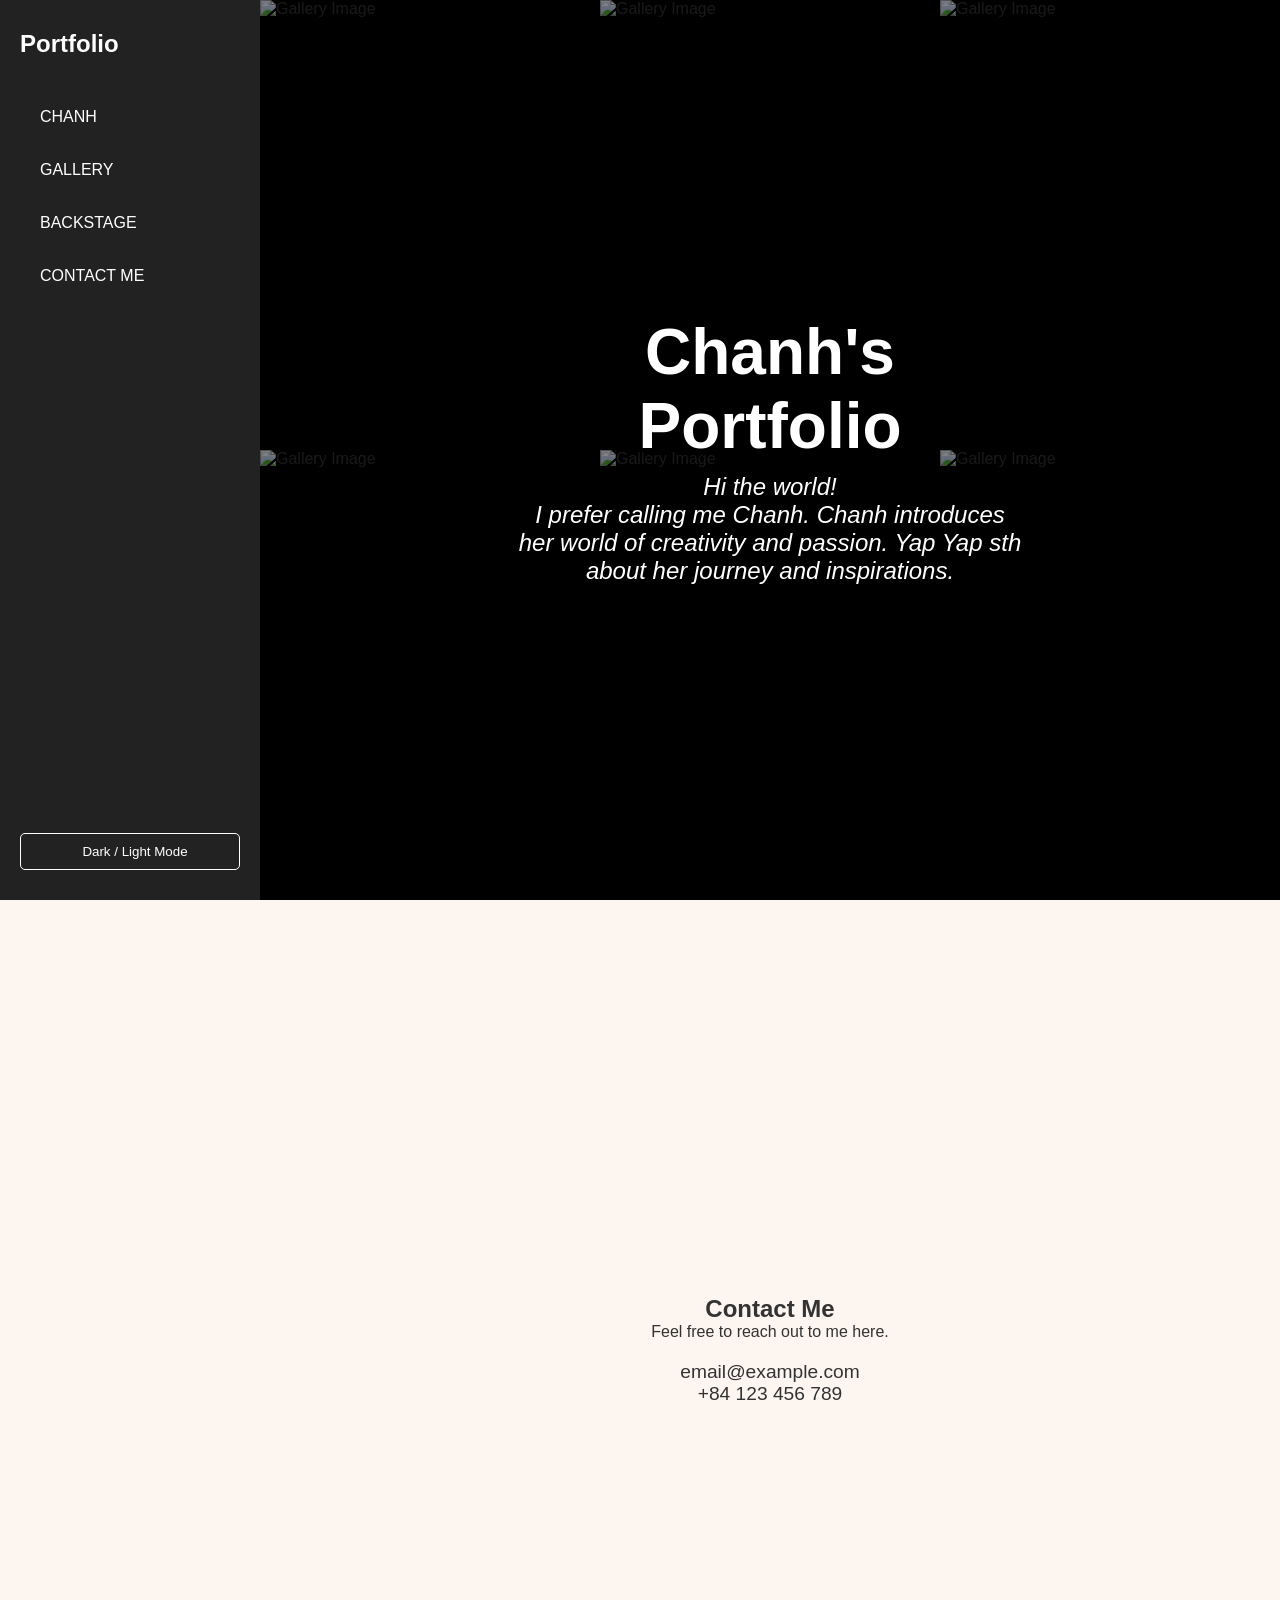
==== index.html @ daca0cd3 "Create web, done layout home, art, activities config layout and fix UI" ====
<!DOCTYPE html>
<html lang="en">
<head>
    <meta charset="UTF-8">
    <meta name="viewport" content="width=device-width, initial-scale=1.0">
    <title>Chanh's Portfolio</title>
    <link rel="stylesheet" href="https://unicons.iconscout.com/release/v4.0.8/css/line.css">
    <link rel="stylesheet" href="style.css">
</head>
<body>

    <div class="layout-container">
        
        <nav class="sidebar">
            <h2 class="logo">Portfolio</h2>
            <ul class="nav-links">
                <li><a href="#home"><i class="uil uil-estate"></i> CHANH</a></li>
                
                <li class="dropdown">
                    <button class="dropdown-btn"><i class="uil uil-star"></i> GALLERY <i class="uil uil-angle-down"></i></button>
                    <ul class="dropdown-content">
                        <li><a href="art.html">ART</a></li>         <!-- Art design, photos -->
                        <li><a href="product.html">PRODUCT</a></li>    <!-- Product design - Canvas -->
                        <li><a href="activities.html">ACTIVITIES</a></li> <!-- Activities  (Photos) -->
                    </ul>
                </li>

                <li><a href="#behind"><i class="uil uil-camera"></i> BACKSTAGE </a></li>

                <li><a href="#contact"><i class="uil uil-message"></i> CONTACT ME</a></li>
            </ul>

            <button id="theme-toggle" class="theme-btn">
                <i class="uil uil-moon"></i> Dark / Light Mode
            </button>
        </nav>

        
        <main class="main-content">
            <section id="home" class="hero-section">
                <div class="image-gallery">
                    <img src="https://images.unsplash.com/photo-1544367567-0f2fcb009e0b?auto=format&fit=crop&q=80&w=400" alt="Gallery Image">
                    <img src="https://images.unsplash.com/photo-1513364776144-60967b0f800f?auto=format&fit=crop&q=80&w=400" alt="Gallery Image">
                    <img src="https://images.unsplash.com/photo-1516450360452-9312f5e86fc7?auto=format&fit=crop&q=80&w=400" alt="Gallery Image">
                    <img src="https://images.unsplash.com/photo-1508700115892-45ecd05ae2ad?auto=format&fit=crop&q=80&w=400" alt="Gallery Image">
                    <img src="https://images.unsplash.com/photo-1493225457124-a1a2a5f5f9af?auto=format&fit=crop&q=80&w=400" alt="Gallery Image">
                    <img src="https://images.unsplash.com/photo-1526304640581-d334cdbbf45e?auto=format&fit=crop&q=80&w=400" alt="Gallery Image">
                </div>
                <div class="hero-text">
                    <h1>Chanh's Portfolio</h1>
                    <p>Hi the world! </p>
                    <p>I prefer calling me Chanh. Chanh introduces her world of creativity and passion. Yap Yap sth about her journey and inspirations.</p>
                </div>
            </section>

            <section id="contact" class="contact-section">
                <h2>Contact Me</h2>
                <p>Feel free to reach out to me here.</p>
                <div class="contact-info">
                    <p><i class="uil uil-envelope"></i> email@example.com</p>
                    <p><i class="uil uil-phone"></i> +84 123 456 789</p>
                </div>
            </section>
        </main>
    </div>

    <script src="script.js"></script>
</body>
</html>
---- style.css ----
/* FONT */
@import url('https://fonts.googleapis.com/css2?family=Great+Vibes&display=swap');
@import url('https://fonts.googleapis.com/css2?family=Allura&display=swap');


:root {
    --bg-color: #fdf5f0;
    --sidebar-bg: #222222;
    --text-color: #333333;
    --sidebar-text: #ffffff;
    --highlight-color:hsl(260, 78%, 72%);
}

body.dark-mode {
    --bg-color: #1a1a1a;
    --sidebar-bg: #111111;
    --text-color: #f0f0f0;
    --sidebar-text: #f0f0f0;
    --highlight-color: hsl(260, 85%, 80%);
}

html {
    scroll-behavior: smooth;
}

* {
    margin: 0;
    padding: 0;
    box-sizing: border-box;
    font-family: 'Segoe UI', Tahoma, Geneva, Verdana, sans-serif;
}

body {
    background-color: var(--bg-color);
    color: var(--text-color);
    transition: background-color 0.3s, color 0.3s;
}

.layout-container {
    display: flex;
    min-height: 100vh;
}

/* Navigation Menu */
.sidebar {
    width: 260px;
    background-color: var(--sidebar-bg);
    color: var(--sidebar-text);
    padding: 30px 20px;
    display: flex;
    flex-direction: column;
    position: fixed;
    height: 100vh;
}

.logo {
    margin-bottom: 40px;
    font-size: 24px;
}

.nav-links {
    list-style: none;
    flex-grow: 1;
}

.nav-links li {
    margin-bottom: 15px;
}

.nav-links a, .dropdown-btn {
    text-decoration: none;
    color: var(--sidebar-text);
    font-size: 16px;
    display: flex;
    align-items: center;
    gap: 10px;
    padding: 10px;
    border-radius: 5px;
    transition: background-color 0.2s, color 0.2s;
    background: none;
    border: none;
    cursor: pointer;
    width: 100%;
    text-align: left;
}

.nav-links a:hover, .dropdown-btn:hover, .nav-links a.active {
    color: var(--highlight-color);
}

/* Dropdown Menu */
.dropdown-content {
    list-style: none;
    padding-left: 20px;
    display: flex; 
    flex-direction: column;
    margin-top: 0; 

    /* the smooth hidden state */
    transform-origin: top;
    transform: scaleY(0);
    opacity: 0;
    max-height: 0;
    overflow: hidden; 
    transition: all 0.3s ease-in-out;
}

.dropdown-content.show {
    display: flex;
}

.dropdown-content a {
    font-size: 14px;
    padding: 8px 10px;
}

.dropdown:hover .dropdown-content {
    transform: scaleY(1);
    opacity: 1;
    max-height: 200px; 
    margin-top: 5px;
}

/* Theme Button */
.theme-btn {
    background: transparent;
    color: var(--sidebar-text);
    border: 1px solid var(--sidebar-text);
    padding: 10px;
    border-radius: 5px;
    cursor: pointer;
    display: flex;
    align-items: center;
    gap: 10px;
    justify-content: center;
    margin-top: auto;
    transition: 0.3s;
}

.theme-btn:hover {
    background-color: var(--sidebar-text);
    color: var(--sidebar-bg);
}

/* Main Content Area */
.main-content {
    margin-left: 260px;
    flex-grow: 1;
    display: flex;
    flex-direction: column;
}

/* Hero Section with Pictures */
.hero-section {
    position: relative;
    height: 100vh;
    overflow: hidden;
    background-color: #000;
}

.image-gallery {
    display: grid;
    grid-template-columns: repeat(3, 1fr);
    height: 100%;
    opacity: 0.5;
}

.image-gallery img {
    width: 100%;
    height: 100%;
    object-fit: cover;
}

.hero-text {
    position: absolute;
    top: 50%;
    left: 50%;
    transform: translate(-50%, -50%);
    text-align: center;
    color: white;
}

.hero-text h1 {
    font-size: 4rem;
    font-weight: bold;
    text-shadow: 2px 2px 10px rgba(0,0,0,0.8);
    margin-bottom: 10px;
}

.hero-text p {
    font-size: 1.5rem;
    font-style: italic;
    text-shadow: 1px 1px 5px rgba(0,0,0,0.8);
}

/* Contact Section */
.contact-section {
    height: 100vh;
    padding: 50px;
    display: flex;
    flex-direction: column;
    justify-content: center;
    align-items: center;
    text-align: center;
}

.contact-info {
    margin-top: 20px;
    font-size: 1.2rem;
}


/* ===================== Art Page Specific Styles ======================= */
.art-page {
    
    padding: 72px 40px 40px 40px;
    background-color: var(--bg-color);
}

.art-header {
    text-align: center;
    margin-bottom: 150px;
}

.art-header h2 {
    font-size: 2rem;
    letter-spacing: 2px;
    
}

.art-category {
    margin-bottom: 60px;
    text-align: center;
}

/* ===================== Sharp Line Header ======================= */
.sharp-header {
    text-align: center;
    margin-bottom: 10px;
}

.sharp-header h3 {
    /* font-family: 'Amsterdam Handwriting', 'Amsterdam', 'Great Vibes', cursive; */
    font-family: 'Amsterdam', 'Allura', cursive;
    font-weight: lighter;
    font-size: 4rem;
    color: var(--highlight-color);
    margin-bottom: 2px; 
}

/* This draws the fading line right below the text */
.sharp-header::after {
    content: '';
    display: block;
    width: 60%;
    height: 2px;
    background: linear-gradient(to right, transparent, var(--text-color), transparent);
    margin: 0 auto;
}


/* Pinterest Style Gallery */
.pinterest-gallery {
    column-count: 3;
    column-gap: 20px;
    padding: 10px 0;
    margin-top: 10px;
}

.pinterest-item {
    margin-bottom: 20px;
    break-inside: avoid;
}

.pinterest-item img {
    width: 100%;
    border-radius: 10px;
    display: block;
    transition: transform 0.3s ease;
}

.pinterest-item img:hover {
    transform: scale(1.03);
    cursor: pointer;
}

/* Make it look good on smaller screens */
@media (max-width: 1000px) {
    .pinterest-gallery {
        column-count: 2;
    }
}

@media (max-width: 600px) {
    .pinterest-gallery {
        column-count: 1;
    }
}

/* ===================== Product Page (Spotify Style) ======================= */
.product-page {
    padding: 60px 40px;
}

.spotify-header h2 {
    font-size: 2.5rem;
    margin-bottom: 20px;
}

.spotify-tabs {
    display: flex;
    gap: 30px;
    font-size: 0.9rem;
    font-weight: bold;
    letter-spacing: 1px;
    margin-bottom: 40px;
    border-bottom: 1px solid rgba(150, 150, 150, 0.2);
    padding-bottom: 10px;
}

.spotify-tabs span {
    cursor: pointer;
    opacity: 0.6;
    transition: 0.3s;
}

.spotify-tabs span:hover {
    opacity: 1;
}


.spotify-tabs span.active {
    opacity: 1;
    color: var(--highlight-color);
    position: relative;
}

/* The Grid Layout */
.spotify-grid {
    display: grid;
    /* This makes it responsive so it fits as many cards as possible */
    grid-template-columns: repeat(auto-fill, minmax(320px, 1fr));
    gap: 35px;
}

/* The Individual Album Cards */
.spotify-card {
    background-color: rgba(0, 0, 0, 0.03); /* Light mode card background */
    padding: 20px;
    border-radius: 8px;
    text-decoration: none;
    color: var(--text-color);
    transition: background-color 0.3s ease, transform 0.3s ease;
}

body.dark-mode .spotify-card {
    background-color: #181818; /* Dark mode card background (matches Spotify) */
}

.spotify-card:hover {
    background-color: rgba(0, 0, 0, 0.08);
}

body.dark-mode .spotify-card:hover {
    background-color: #282828; 
}

/* Forces the thumbnail to be a perfect square */
.card-img-wrapper {
    aspect-ratio: 1 / 1; 
    overflow: hidden;
    border-radius: 4px;
    margin-bottom: 20px;
    box-shadow: 0 8px 24px rgba(0,0,0,0.15);
}

.card-img-wrapper img {
    width: 100%;
    height: 100%;
    object-fit: cover;
}

.spotify-card h4 {
    margin: 0 0 8px 0;
    font-size: 1.1rem;
    white-space: nowrap;
    overflow: hidden;
    text-overflow: ellipsis; /* Adds the "..." if the title is too long */
}

.spotify-card p {
    margin: 0;
    font-size: 0.9rem;
    opacity: 0.7;
}
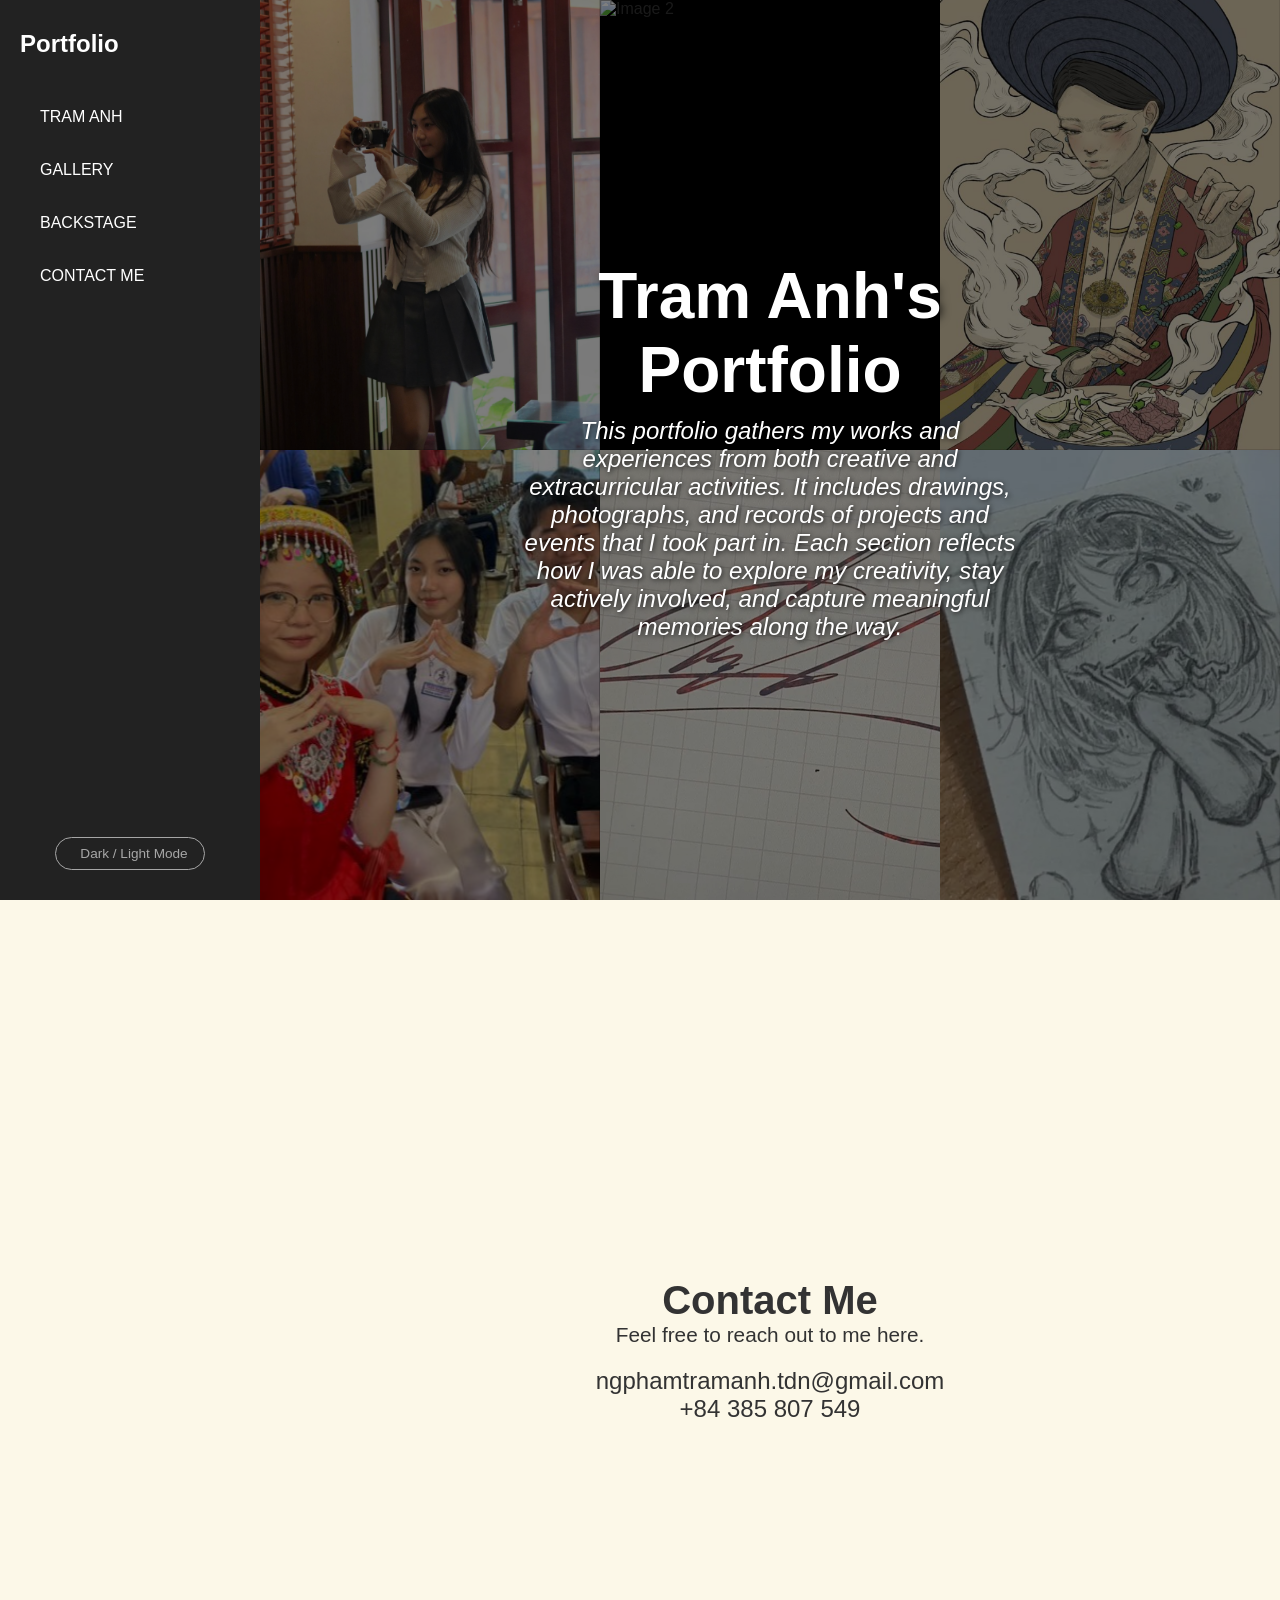
==== commit 239f9954: "finishing the web portfolio is done after hours of works" ====
--- a/index.html
+++ b/index.html
@@ -3,7 +3,7 @@
 <head>
     <meta charset="UTF-8">
     <meta name="viewport" content="width=device-width, initial-scale=1.0">
-    <title>Chanh's Portfolio</title>
+    <title>TRAM ANH's PORTFOLIO</title>
     <link rel="stylesheet" href="https://unicons.iconscout.com/release/v4.0.8/css/line.css">
     <link rel="stylesheet" href="style.css">
 </head>
@@ -14,7 +14,7 @@
         <nav class="sidebar">
             <h2 class="logo">Portfolio</h2>
             <ul class="nav-links">
-                <li><a href="#home"><i class="uil uil-estate"></i> CHANH</a></li>
+                <li><a href="#home"><i class="uil uil-estate"></i> TRAM ANH</a></li>
                 
                 <li class="dropdown">
                     <button class="dropdown-btn"><i class="uil uil-star"></i> GALLERY <i class="uil uil-angle-down"></i></button>
@@ -25,7 +25,7 @@
                     </ul>
                 </li>
 
-                <li><a href="#behind"><i class="uil uil-camera"></i> BACKSTAGE </a></li>
+                <li><a href="backstage.html"><i class="uil uil-camera"></i> BACKSTAGE </a></li>
 
                 <li><a href="#contact"><i class="uil uil-message"></i> CONTACT ME</a></li>
             </ul>
@@ -39,26 +39,25 @@
         <main class="main-content">
             <section id="home" class="hero-section">
                 <div class="image-gallery">
-                    <img src="https://images.unsplash.com/photo-1544367567-0f2fcb009e0b?auto=format&fit=crop&q=80&w=400" alt="Gallery Image">
-                    <img src="https://images.unsplash.com/photo-1513364776144-60967b0f800f?auto=format&fit=crop&q=80&w=400" alt="Gallery Image">
-                    <img src="https://images.unsplash.com/photo-1516450360452-9312f5e86fc7?auto=format&fit=crop&q=80&w=400" alt="Gallery Image">
-                    <img src="https://images.unsplash.com/photo-1508700115892-45ecd05ae2ad?auto=format&fit=crop&q=80&w=400" alt="Gallery Image">
-                    <img src="https://images.unsplash.com/photo-1493225457124-a1a2a5f5f9af?auto=format&fit=crop&q=80&w=400" alt="Gallery Image">
-                    <img src="https://images.unsplash.com/photo-1526304640581-d334cdbbf45e?auto=format&fit=crop&q=80&w=400" alt="Gallery Image">
+                    <img src=".\img\HOME_THUMB\thumb_1.jpg"alt="Image 1">
+                    <img src=".\img\HOME_THUMB\thumb_2.jpg" alt="Image 2">
+                    <img src=".\img\HOME_THUMB\thumb_3.png" alt="Image 3">
+                    <img src=".\img\HOME_THUMB\thumb_4.jpg" alt="Image 4">
+                    <img src=".\img\HOME_THUMB\thumb_5.png" alt="Image 5">
+                    <img src=".\img\HOME_THUMB\thumb_6.png" alt="Image 6">
                 </div>
                 <div class="hero-text">
-                    <h1>Chanh's Portfolio</h1>
-                    <p>Hi the world! </p>
-                    <p>I prefer calling me Chanh. Chanh introduces her world of creativity and passion. Yap Yap sth about her journey and inspirations.</p>
+                    <h1>Tram Anh's Portfolio</h1>
+                    <p>This portfolio gathers my works and experiences from both creative and extracurricular activities. It includes drawings, photographs, and records of projects and events that I took part in. Each section reflects how I was able to explore my creativity, stay actively involved, and capture meaningful memories along the way.</p>
                 </div>
             </section>
 
             <section id="contact" class="contact-section">
                 <h2>Contact Me</h2>
-                <p>Feel free to reach out to me here.</p>
+                <p class="contact-note">Feel free to reach out to me here.</p>
                 <div class="contact-info">
-                    <p><i class="uil uil-envelope"></i> email@example.com</p>
-                    <p><i class="uil uil-phone"></i> +84 123 456 789</p>
+                    <p><i class="uil uil-envelope"></i> ngphamtramanh.tdn@gmail.com</p>
+                    <p><i class="uil uil-phone"></i> +84 385 807 549</p>
                 </div>
             </section>
         </main>
--- a/style.css
+++ b/style.css
@@ -1,10 +1,12 @@
 /* FONT */
 @import url('https://fonts.googleapis.com/css2?family=Great+Vibes&display=swap');
 @import url('https://fonts.googleapis.com/css2?family=Allura&display=swap');
+@import url('https://fonts.googleapis.com/css2?family=Abril+Fatface&family=Poppins:wght@400;500;600&display=swap');
+@import url('https://fonts.googleapis.com/css2?family=Abril+Fatface&family=Poppins:wght@400;500;600&display=swap');
 
 
 :root {
-    --bg-color: #fdf5f0;
+    --bg-color: hsl(47, 78%, 95%);
     --sidebar-bg: #222222;
     --text-color: #333333;
     --sidebar-text: #ffffff;
@@ -12,7 +14,7 @@
 }
 
 body.dark-mode {
-    --bg-color: #1a1a1a;
+    --bg-color: hsl(47, 15%, 15%);
     --sidebar-bg: #111111;
     --text-color: #f0f0f0;
     --sidebar-text: #f0f0f0;
@@ -161,6 +163,7 @@
 .image-gallery {
     display: grid;
     grid-template-columns: repeat(3, 1fr);
+    grid-template-rows: repeat(2, 1fr); 
     height: 100%;
     opacity: 0.5;
 }
@@ -168,8 +171,28 @@
 .image-gallery img {
     width: 100%;
     height: 100%;
-    object-fit: cover;
-}
+    display: block; 
+    object-fit: cover; 
+    min-width: 0;
+    min-height: 0;
+}
+
+/* .image-gallery {
+    display: grid;
+    grid-template-columns: repeat(3, 1fr);
+
+    grid-template-rows: repeat(2, 1fr); 
+    
+    height: 100%;
+    opacity: 0.5;
+}
+
+.image-gallery img {
+    width: 100%;
+    height: 100%;
+    object-fit: cover; 
+    display: block; 
+} */
 
 .hero-text {
     position: absolute;
@@ -204,9 +227,17 @@
     text-align: center;
 }
 
+.contact-section h2 {
+    font-size: 2.5rem;
+}
+
+.contact-note {
+    font-size: 1.3rem;
+}
+
 .contact-info {
     margin-top: 20px;
-    font-size: 1.2rem;
+    font-size: 1.5rem;
 }
 
 
@@ -225,12 +256,26 @@
 .art-header h2 {
     font-size: 2rem;
     letter-spacing: 2px;
-    
+    font-family: 'Poppins', sans-serif;
+    /* font-weight: 700; */
 }
 
 .art-category {
     margin-bottom: 60px;
     text-align: center;
+}
+
+/* ===================== Scroll Fade-In Effect ======================= */
+.fade-in-section {
+    opacity: 0;
+    transform: translateY(30px); 
+    transition: opacity 0.8s ease-out, transform 0.8s ease-out;
+}
+
+
+.fade-in-section.is-visible {
+    opacity: 1;
+    transform: none; /* Moves it back to its normal position */
 }
 
 /* ===================== Sharp Line Header ======================= */
@@ -263,8 +308,8 @@
 .pinterest-gallery {
     column-count: 3;
     column-gap: 20px;
-    padding: 10px 0;
-    margin-top: 10px;
+    padding: 20px 0;
+    margin-top: 20px;
 }
 
 .pinterest-item {
@@ -300,7 +345,9 @@
 /* ===================== Product Page (Spotify Style) ======================= */
 .product-page {
     padding: 60px 40px;
-}
+    transition: background-color 0.3s ease;  
+}
+
 
 .spotify-header h2 {
     font-size: 2.5rem;
@@ -394,3 +441,376 @@
     opacity: 0.7;
 }
 
+/* ===================== Handbook Reader Page ======================= */
+.reader-header {
+    padding: 40px 40px 20px 40px;
+    text-align: center;
+}
+
+.back-btn {
+    display: inline-block;
+    margin-bottom: 20px;
+    color: var(--text-color);
+    text-decoration: none;
+    font-size: 1.1rem;
+    transition: color 0.3s;
+}
+
+.back-btn:hover {
+    color: var(--highlight-color);
+}
+
+.reader-header h2 {
+    font-size: 2.5rem;
+    letter-spacing: 1px;
+    font-family: 'Poppins', sans-serif;
+}
+
+/* The Book Layout */
+.book-container {
+    max-width: 1200px; /* This keeps the book from getting too wide on huge screens */
+    margin: 0 auto 80px auto; /* Centers the book horizontally */
+    display: flex;
+    flex-wrap: wrap; /* This allows the images to flow onto the next row */
+
+    gap: 20px;
+
+    padding: 20px;
+
+    border-radius: 8px;
+    
+    /* Adds a nice shadow to make it look like a physical book on a table */
+    box-shadow: 0 15px 40px rgba(0, 0, 0, 0.15); 
+    background-color: #fff;
+}
+
+body.dark-mode .book-container {
+    box-shadow: 0 15px 40px rgba(0, 0, 0, 0.4); 
+    background-color: #1a1a1a; 
+}
+
+/* Base style for all pages */
+.book-container img {
+    display: block;
+    object-fit: cover;
+    margin: 0;
+    padding: 0;
+    
+    /* Optional: Adds a tiny shadow to the individual pages to make them pop */
+    box-shadow: 0 4px 12px rgba(0,0,0,0.08); 
+    border-radius: 4px;
+}
+
+/* Wide horizontal images take up the whole row */
+.page-landscape {
+    width: 100%;
+}
+
+/* side-by-side */
+.page-portrait {
+    width: calc(50% - 10px);
+}
+
+/* good on mobile phones! */
+@media (max-width: 768px) {
+    .page-portrait {
+        width: 100%; /* On small screens stack one-by-one  */
+    }
+}
+
+/* ===================== Floating Back Button ======================= */
+.floating-back-btn {
+    position: fixed;
+    bottom: 40px; 
+    left: 300px; 
+    width: 50px;
+    height: 50px;
+    background-color: var(--highlight-color);
+    color: #fff;
+    border-radius: 50%; 
+    display: flex;
+    align-items: center;
+    justify-content: center;
+    font-size: 1.8rem;
+    text-decoration: none;
+    box-shadow: 0 4px 15px rgba(0, 0, 0, 0.2);
+    z-index: 1000; 
+    transition: transform 0.3s ease, background-color 0.3s ease;
+}
+
+.floating-back-btn:hover {
+    transform: scale(1.1); 
+    background-color: var(--text-color);
+    color: var(--bg-color);
+}
+
+@media (max-width: 768px) {
+    .floating-back-btn {
+        bottom: 20px; 
+        left: 20px; 
+    }
+}
+
+/* ===================== Backstage Section ======================= */
+.backstage-section {
+    padding: 80px 40px; 
+    background-color: var(--bg-color);
+}
+
+.backstage-header {
+    text-align: center;
+    max-width: 800px;
+    margin: 0 auto 80px auto; 
+}
+
+.backstage-header h2 {
+    font-size: 3rem;
+    color: var(--highlight-color);
+    margin-bottom: 20px;
+}
+
+.backstage-header p {
+    font-size: 1.2rem;
+    line-height: 1.6;
+    opacity: 0.8;
+}
+
+.story-container {
+    max-width: 1100px;
+    margin: 0 auto;
+    display: flex;
+    flex-direction: column;
+    gap: 35px; /*  gap between each story */
+}
+
+.story-row {
+    display: flex;
+    align-items: center;
+    gap: 60px;
+}
+
+
+.story-row.reverse {
+    flex-direction: row-reverse;
+}
+
+.story-img {
+    flex: 1;
+    border-radius: 12px;
+    overflow: hidden;
+    box-shadow: 0 10px 30px rgba(0,0,0,0.1);
+}
+
+body.dark-mode .story-img {
+    box-shadow: 0 10px 30px rgba(0,0,0,0.4); 
+}
+
+.story-img img {
+    width: 100%;
+    height: 400px; 
+    object-fit: cover; 
+    display: block;
+    transition: transform 0.5s ease;
+}
+
+/* soft zoom effect */
+.story-img:hover img {
+    transform: scale(1.05); 
+}
+
+.story-text {
+    flex: 1; 
+    padding: 20px;
+}
+
+.story-text h3 {
+    font-size: 2.2rem;
+    margin-bottom: 15px;
+    color: var(--highlight-color);
+}
+
+.story-text p {
+    font-size: 1.3rem;
+    line-height: 1.8;
+    opacity: 0.8;
+}
+
+/* Mobile Phone Fix: Stacks everything straight up and down on small screens */
+@media (max-width: 768px) {
+    .story-row, .story-row.reverse {
+        flex-direction: column;
+        gap: 30px;
+    }
+    .story-img img {
+        height: 300px;
+    }
+}
+/* ===================== Load More Button ======================= */
+.load-more-container {
+    text-align: center;
+    margin-top: 80px; 
+}
+
+#load-more-btn {
+    padding: 15px 30px;
+    font-size: 1.2rem;
+    cursor: pointer;
+    
+    
+    background-color: var(--highlight-color); 
+    color: #ffffff; 
+    border: none;
+    border-radius: 8px; /* soft corners */
+    box-shadow: 0 4px 15px rgba(0, 0, 0, 0.15); /* soft drop shadow */
+    transition: transform 0.3s ease, background-color 0.3s ease;
+}
+
+#load-more-btn:hover {
+    background-color: var(--text-color);
+    color: var(--bg-color);
+    transform: scale(1.05); 
+}
+
+/* ===================== Sleek Theme Button ======================= */
+#theme-toggle {
+    width: fit-content; 
+    margin: 40px auto 0 auto; 
+    padding: 8px 16px; 
+    font-size: 0.85rem; 
+    
+    background-color: transparent; 
+    color: var(--sidebar-text);
+    border: 1px solid var(--sidebar-text); 
+    border-radius: 25px; 
+    
+    display: flex;
+    align-items: center;
+    justify-content: center;
+    gap: 8px; 
+    cursor: pointer;
+    opacity: 0.6;
+    transition: all 0.3s ease;
+}
+
+#theme-toggle:hover {
+    opacity: 1;
+    background-color: var(--sidebar-text);
+    color: var(--sidebar-bg);
+}
+
+/* ========================== MOBILE RESPONSIVENESS ============================ */
+
+@media (max-width: 768px) {
+    
+    
+    .layout-container {
+        display: flex;
+        flex-direction: column;
+    }
+    
+    .sidebar {
+        width: 100%;
+        height: auto;
+        position: sticky; 
+        top: 0;
+        z-index: 1000; 
+        padding: 10px; 
+        text-align: center;
+        box-shadow: 0 4px 15px rgba(0, 0, 0, 0.2);
+    }
+
+    .logo {
+        margin-bottom: 5px; /* Removes the massive gap under the logo */
+        font-size: 1.3rem; /* Makes the logo smaller on phones */
+    }
+    
+    .nav-links {
+        display: flex;
+        flex-wrap: wrap;
+        justify-content: center;
+        gap: 10px; /* Brings the links closer together */
+        margin-top: 5px;
+    }
+
+    .nav-links li {
+        margin-bottom: 0; /* Removes the old vertical spacing */
+    }
+
+    /* .nav-links a, .dropdown-btn {
+        font-size: 13px;
+        padding: 5px 8px;
+    } */
+    
+    .main-content {
+        margin-left: 0; /* Removes the empty space where the sidebar used to be */
+        width: 100%;
+        padding: 20px; 
+    }
+
+    
+    .image-gallery {
+        grid-template-columns: repeat(2, 1fr);
+        grid-template-rows: repeat(3, 1fr);
+    }
+
+    
+    .spotify-grid {
+        grid-template-columns: repeat(auto-fill, minmax(140px, 1fr));
+        gap: 15px;
+    }
+    
+    .spotify-header h2 {
+        font-size: 1.8rem;
+    }
+}
+
+/* ===================== Anti-Glitch Image Reveal ======================= */
+img {
+    opacity: 0; 
+    animation: premiumReveal 0.8s ease-out forwards;
+    will-change: opacity, filter; /* Tells the browser to process this smoothly */
+}
+
+@keyframes premiumReveal {
+    0% { 
+        opacity: 0; 
+        filter: blur(10px); 
+    }
+    100% { 
+        opacity: 1; 
+        filter: blur(0); 
+    }
+}
+
+.pinterest-item {
+    min-height: 250px; 
+    border-radius: 12px;
+    background-color: rgba(150, 150, 150, 0.1); 
+    animation: skeletonPulse 1.5s ease-in-out infinite; 
+    
+    opacity: 0;
+    transform: translateY(40px);
+    transition: opacity 0.8s ease-out, transform 0.8s ease-out;
+    will-change: transform, opacity;
+}
+
+.pinterest-item:has(img) {
+    opacity: 1;
+    transform: translateY(0);
+}
+
+.pinterest-item.is-visible {
+    opacity: 1;
+    transform: translateY(0);
+}
+
+@keyframes skeletonPulse {
+    0% { opacity: 0.4; }
+    50% { opacity: 0.8; }
+    100% { opacity: 0.4; }
+}
+
+.pinterest-item:has(img) {
+    background-color: transparent;
+    animation: none;
+}
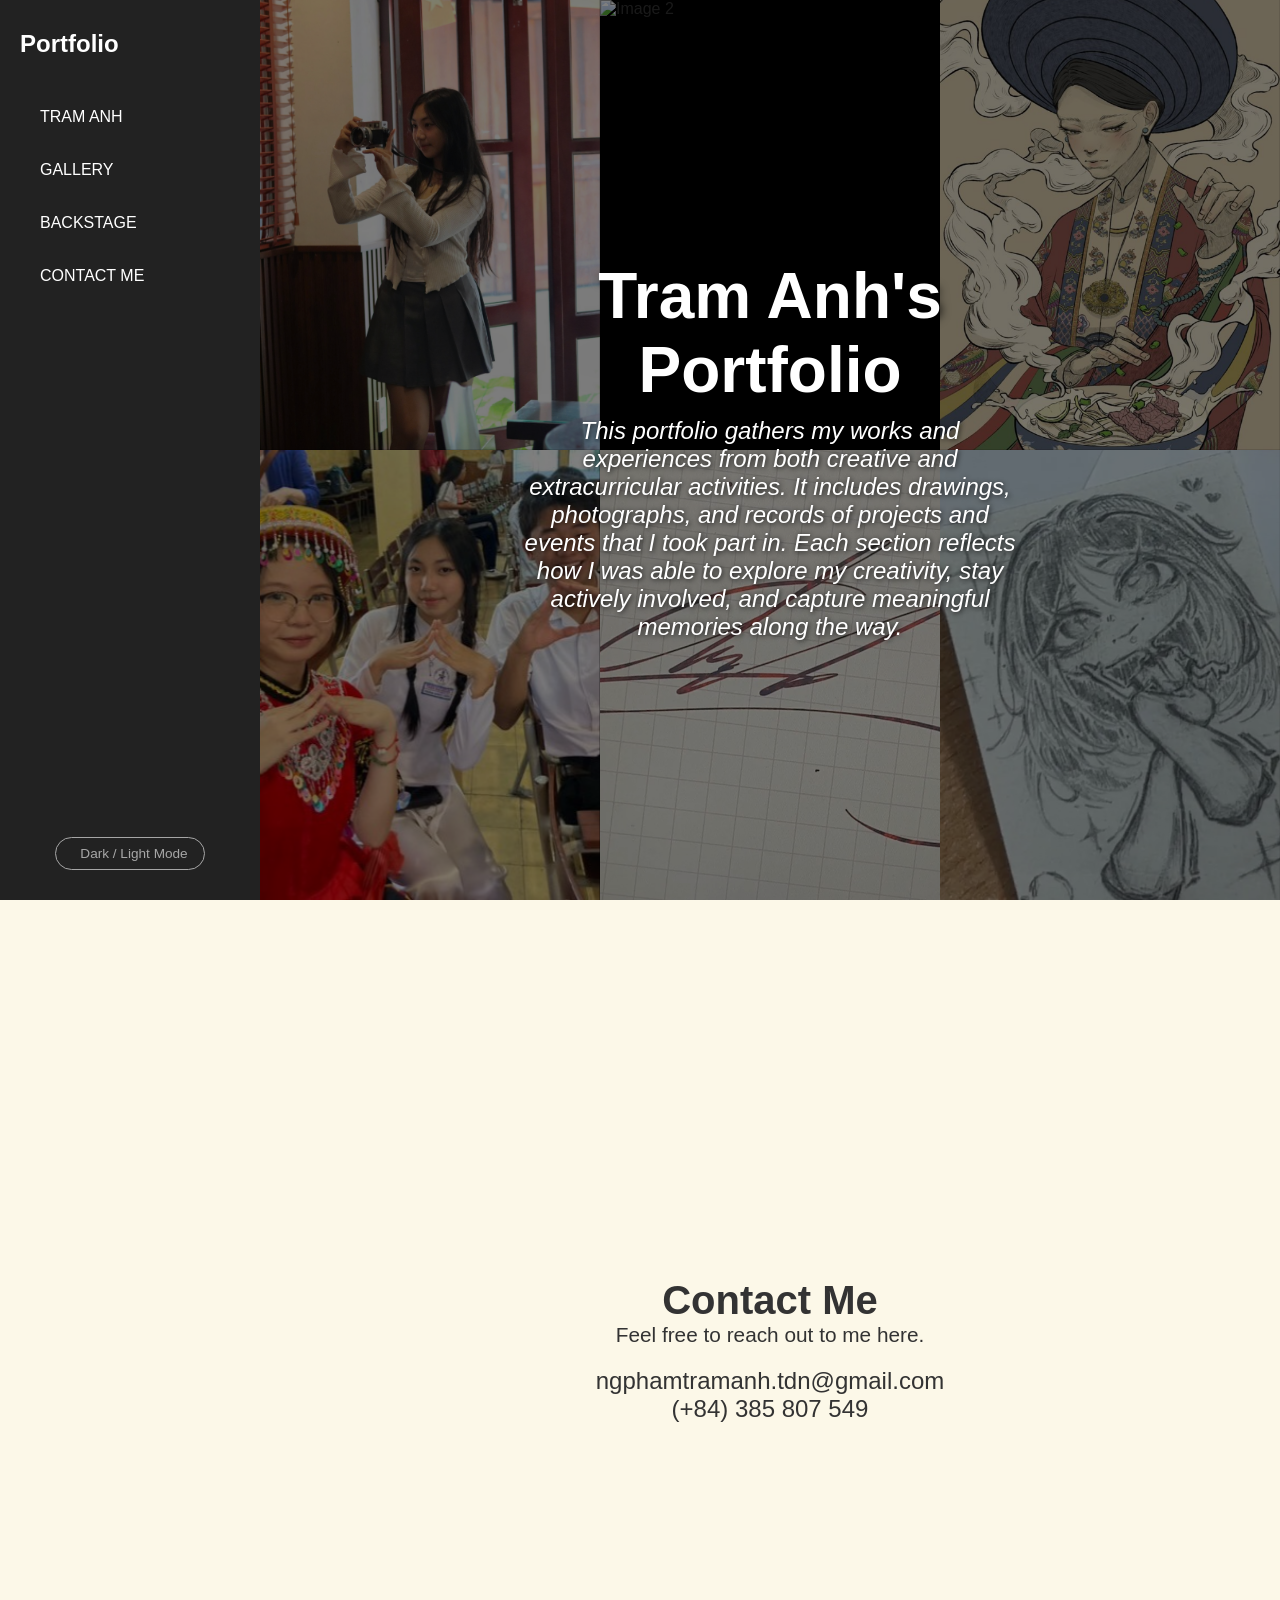
==== commit daeee96d: "fix phone link issue" ====
--- a/index.html
+++ b/index.html
@@ -3,6 +3,7 @@
 <head>
     <meta charset="UTF-8">
     <meta name="viewport" content="width=device-width, initial-scale=1.0">
+    <meta name="format-detection" content="telephone=no">
     <title>TRAM ANH's PORTFOLIO</title>
     <link rel="stylesheet" href="https://unicons.iconscout.com/release/v4.0.8/css/line.css">
     <link rel="stylesheet" href="style.css">
@@ -57,7 +58,7 @@
                 <p class="contact-note">Feel free to reach out to me here.</p>
                 <div class="contact-info">
                     <p><i class="uil uil-envelope"></i> ngphamtramanh.tdn@gmail.com</p>
-                    <p><i class="uil uil-phone"></i> +84 385 807 549</p>
+                    <p><i class="uil uil-phone"></i> (+84) 385 807 549</p>
                 </div>
             </section>
         </main>
--- a/style.css
+++ b/style.css
@@ -736,10 +736,10 @@
         margin-bottom: 0; /* Removes the old vertical spacing */
     }
 
-    /* .nav-links a, .dropdown-btn {
+    .nav-links a, .dropdown-btn {
         font-size: 13px;
         padding: 5px 8px;
-    } */
+    }
     
     .main-content {
         margin-left: 0; /* Removes the empty space where the sidebar used to be */
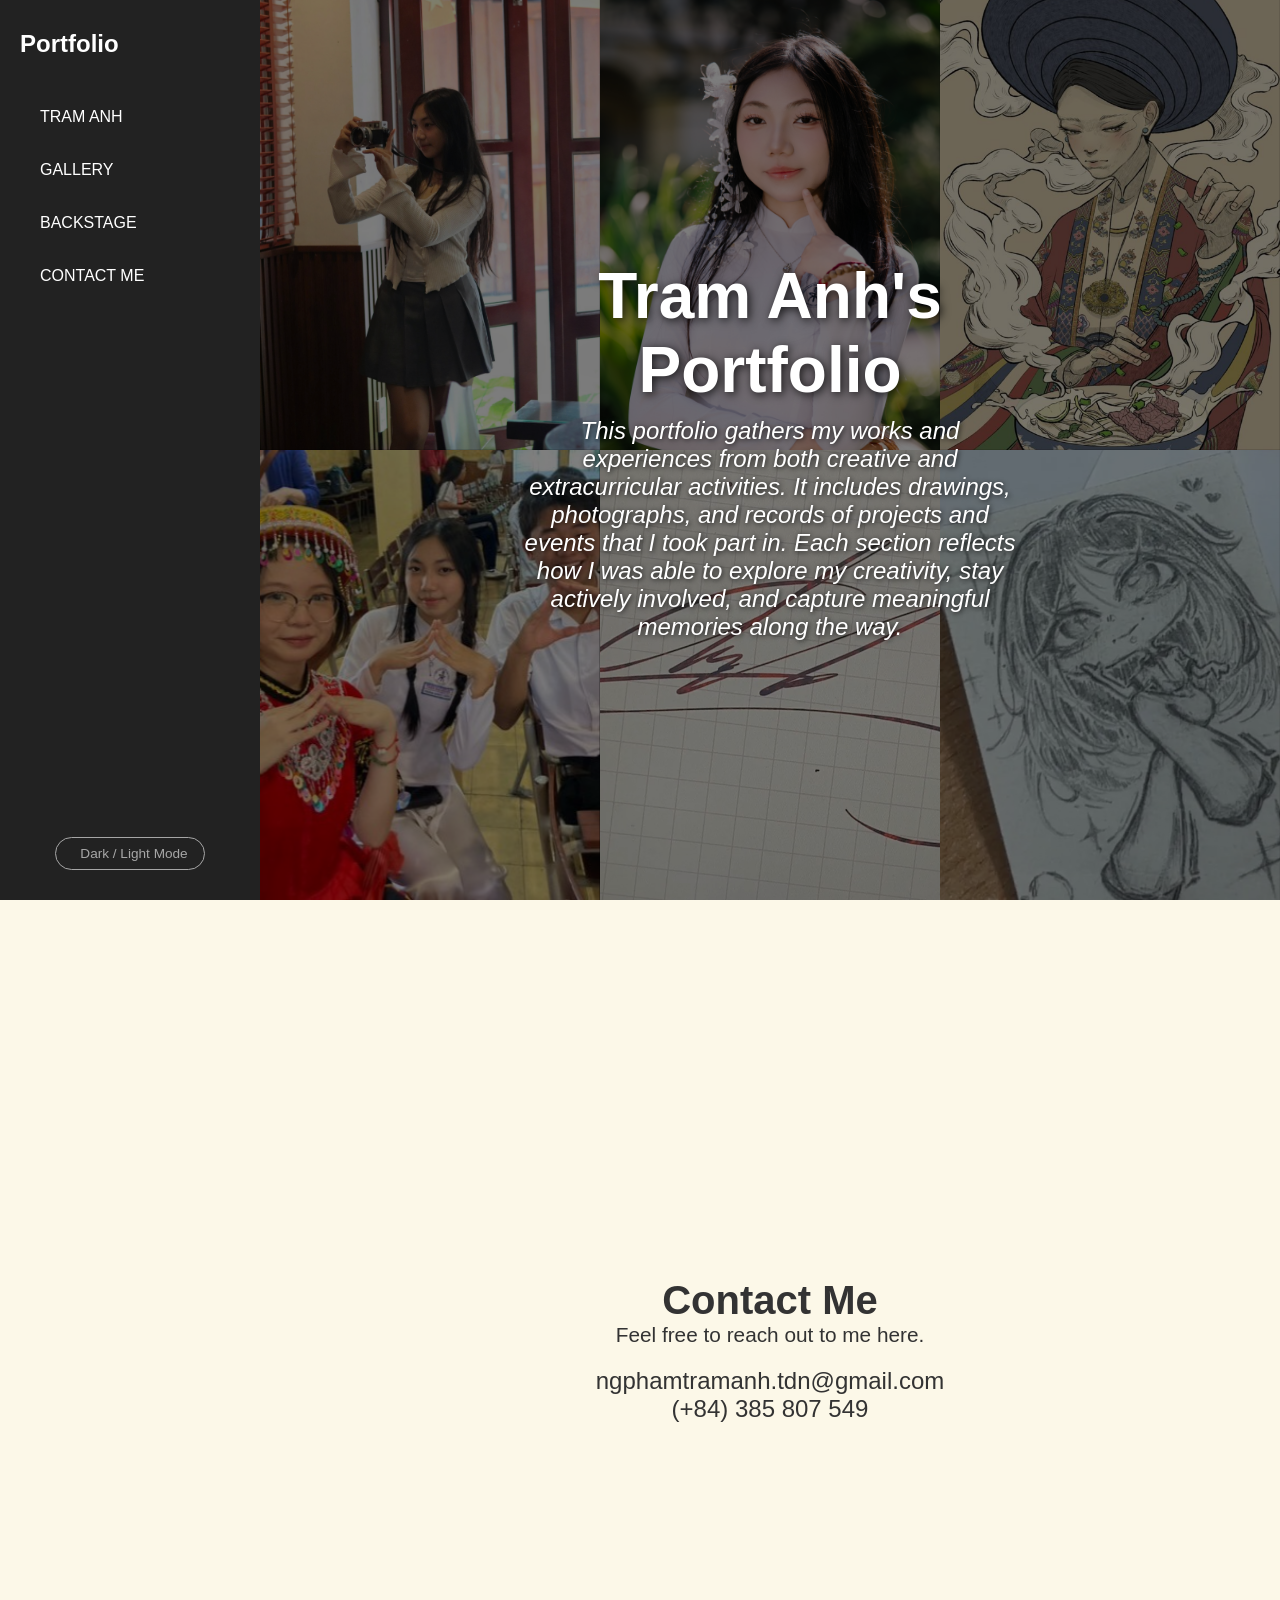
==== commit 9e32e62f: "update slash on home screen" ====
--- a/index.html
+++ b/index.html
@@ -40,12 +40,12 @@
         <main class="main-content">
             <section id="home" class="hero-section">
                 <div class="image-gallery">
-                    <img src=".\img\HOME_THUMB\thumb_1.jpg"alt="Image 1">
-                    <img src=".\img\HOME_THUMB\thumb_2.jpg" alt="Image 2">
-                    <img src=".\img\HOME_THUMB\thumb_3.png" alt="Image 3">
-                    <img src=".\img\HOME_THUMB\thumb_4.jpg" alt="Image 4">
-                    <img src=".\img\HOME_THUMB\thumb_5.png" alt="Image 5">
-                    <img src=".\img\HOME_THUMB\thumb_6.png" alt="Image 6">
+                    <img src="./img/HOME_THUMB/thumb_1.jpg" alt="Image 1">
+                    <img src="./img/HOME_THUMB/thumb_2.jpg" alt="Image 2">
+                    <img src="./img/HOME_THUMB/thumb_3.png" alt="Image 3">
+                    <img src="./img/HOME_THUMB/thumb_4.jpg" alt="Image 4">
+                    <img src="./img/HOME_THUMB/thumb_5.png" alt="Image 5">
+                    <img src="./img/HOME_THUMB/thumb_6.png" alt="Image 6">
                 </div>
                 <div class="hero-text">
                     <h1>Tram Anh's Portfolio</h1>
--- a/style.css
+++ b/style.css
@@ -762,6 +762,34 @@
     .spotify-header h2 {
         font-size: 1.8rem;
     }
+
+
+    .hero-text h1 {
+        font-size: 2.5rem; 
+    }
+    .hero-text p {
+        font-size: 1.1rem; 
+    }
+    .art-header h2, 
+    .spotify-header h2, 
+    .backstage-header h2, 
+    .contact-section h2,
+    .reader-header h2 {
+        font-size: 2rem; 
+    }
+
+    .sharp-header h3 {
+        font-size: 2.8rem; 
+    }
+
+    .story-text h3 {
+        font-size: 1.8rem; 
+    }
+    .story-text p, 
+    .backstage-header p {
+        font-size: 1rem; 
+    }
+
 }
 
 /* ===================== Anti-Glitch Image Reveal ======================= */
